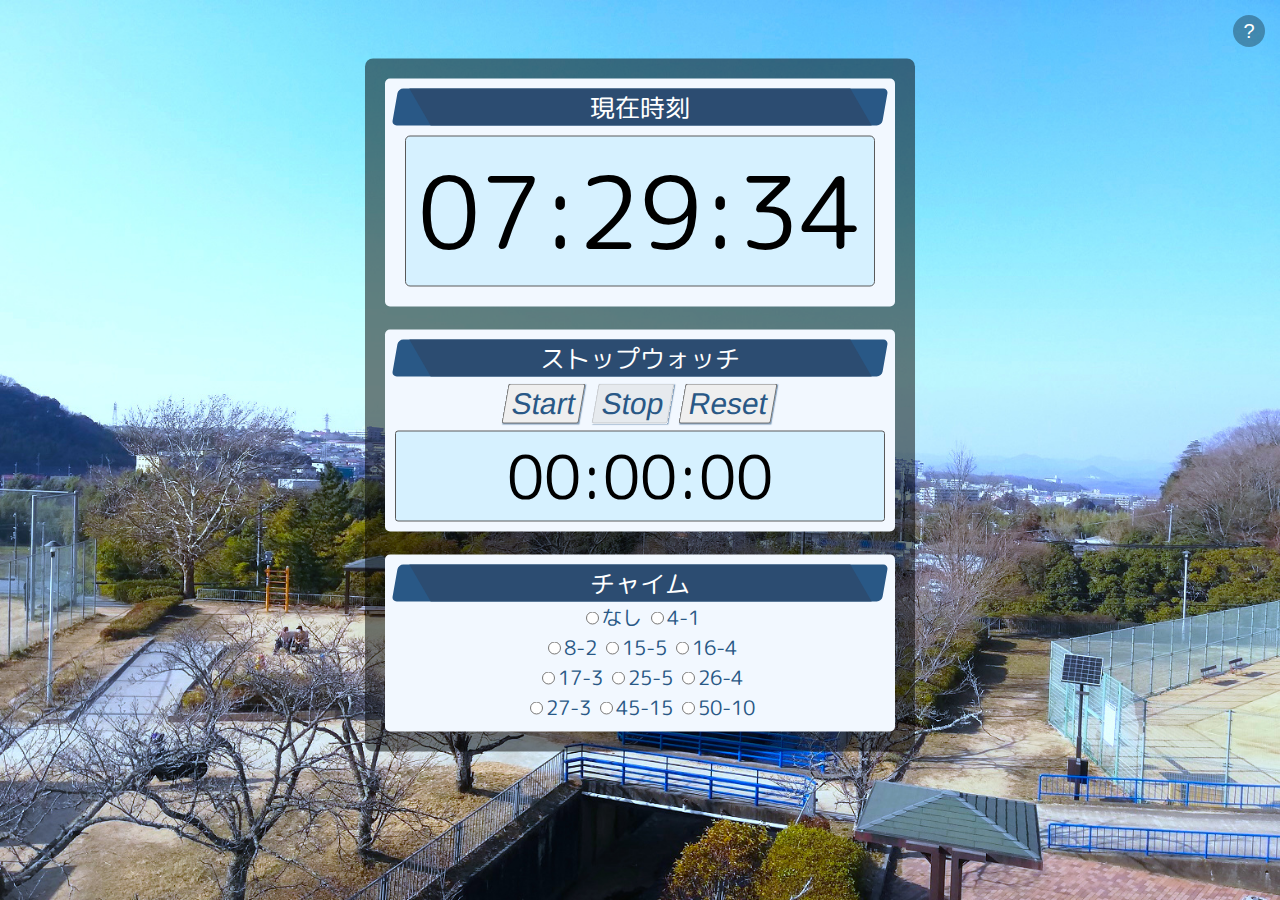
==== clock/index.html @ 8b0e7d1f "Add files via upload" ====
<!DOCTYPE html>
<html>
<head>
    <meta charset="utf-8" />
    <meta name="viewport" content="width=device-width, initial-scale=1, minimum-scale=1, maximum-scale=1, user-scalable=no">
    <link rel="stylesheet" href="style.css">
    <link href="https://fonts.googleapis.com/css?family=M+PLUS+Rounded+1c" rel="stylesheet">
    <title>勉強クロック</title>
</head>
<body>
    <input type="button" id="showAboutButton" class="showAboutButton" value="?">
    <div class="outerBox1">
        <div class="timeLabelBack">
            <div class="itemBox">現在時刻</div>
            <div id="timeLabel" class="timeLabel">00:00:00</div>
        </div>
        <br>
        <div class="timeLabelBack">
            <div class="itemBox">ストップウォッチ</div>
            <div style="display:inline-block" class="swButtonBox">
                <input type="button" id="swStartButton" class="swButtons" value="Start">
                <input type="button" id="swStopButton" class="swButtons" value="Stop">
                <input type="button" id="swResetButton" class="swButtons" value="Reset">
            </div>
            <div id="swLabel" class="swLabel">00:00:00</div>
        </div>
        <br>
        <div class="timeLabelBack">
            <div class="itemBox">チャイム</div>
            <div><input type="radio" name="chime" id="0" class="chime" value="0"><label for="0">なし</label>
            <input type="radio" name="chime" id="4" class="chime" value="4"><label for="4">4-1</label></div>
            <div><input type="radio" name="chime" id="8" class="chime" value="8"><label for="8">8-2</label>
            <input type="radio" name="chime" id="15" class="chime" value="15"><label for="15">15-5</label>
            <input type="radio" name="chime" id="16" class="chime" value="16"><label for="16">16-4</label></div>
            <div><input type="radio" name="chime" id="17" class="chime" value="17"><label for="17">17-3</label>
            <input type="radio" name="chime" id="25" class="chime" value="25"><label for="25">25-5</label>
            <input type="radio" name="chime" id="26" class="chime" value="26"><label for="26">26-4</label></div>
            <div><input type="radio" name="chime" id="27" class="chime" value="27"><label for="27">27-3</label>
            <input type="radio" name="chime" id="45" class="chime" value="45"><label for="45">45-15</label>
            <input type="radio" name="chime" id="50" class="chime" value="50"><label for="50">50-10</label></div>
        </div>
    </div>
    <div id="about" class="about">
        <p1>
            aaaa
            bbb
            bbbb
            bbbbbb
            dsfj
            sidap
            oiasd
            hasdi
            hpdas
            fdajp
            adfh
            afhd
            afhdp
            adfsp
            adfspafdhp
            adfsp
            dasp
            fghdps
            dsp
        </p1>
    </div>

    <script type="text/javascript" src="https://ajax.googleapis.com/ajax/libs/jquery/1.12.4/jquery.min.js"></script>
    <script type="text/javascript" src="system.js"></script>
</body>
</html>
---- clock/style.css ----
body{
    background-image: url("IMG_20220310_152843-edited30pSmh.jpg");
    background-attachment:fixed;
    background-size: cover;
}

.showAboutButton{
    position:absolute;
    right:15px;
    top:15px;
    width: 32px;
    height: 32px;
    background-color: #00000050;
    border-color:#5a5a5a;
    border-width: 0px;
    text-align: center;
    border-radius: 50%;
    cursor: pointer;
    color:#ffffff;
    text-align: center;
    font-size: 20px;
}

.outerBox1{
    position: absolute;
    top: 45%;
    left: 50%;
    transform: translateX(-50%) translateY(-50%);
    background-color: rgba(0, 0, 0, 0.50);
    text-align: center;
    box-sizing: border-box;
    border-radius: 8px;
    padding: 20px;
    font-family: "M PLUS Rounded 1c";
}

.itemBox{
    position: relative;
    z-index: 1;
    color:#ffffff;
    font-size:25px;
}
.itemBox::before{
    transform: skewX(30deg);
    content:"";
    position:absolute;
    top:0;
    bottom:0;
    left: 7%;
    right:0;
    width: 86%;
    background-color:#2c4c71;
    z-index: -1;
}
.itemBox::after{
    transform: skewX(-10deg);
    content:"";
    position:absolute;
    top:0;
    bottom:0;
    left:0;
    right:0;
    box-sizing: border-box;
    border-radius: 5px;
    background-color:#295886;
    z-index: -2;
}

.timeLabel{
    color:#000000;
    font-size:48px;
    padding-left:12px;
    padding-right: 12px;
    border-radius:5px;
    background-color: #d6f1ff;
    border:#5a5a5a;
    border-style: solid;
    border-width: 1px;
    margin:10px;
}

.timeLabelBack{
    background-color: #f2f8ff;
    border-radius: 5px;
    padding:10px;
}

.swButtonBox{
    top:10px;
    padding: 3px;
}

.swButtons{
    font-size: 20px;
    box-shadow: 1px 1px 1px 0px #29578691;
    color:#295886;
    transform:skewX(-10deg);
    padding-left: 5px;
    padding-right: 5px;
    margin: 4px;
    cursor:pointer;
}

.swLabel{
    color:#000000;
    font-size:40px;
    padding-left:10px;
    padding-right: 10px;
    border-radius:3px;
    background-color: #d6f1ff;
    border:#5a5a5a;
    border-style: solid;
    border-width: 1px;
    margin:0px;
}

.about{
    position:absolute;
    left:50%;
    right:50%;
    top: 720px;
    color: #ffffff;
}

label{
    font-size: 20px;
    transform:rotateZ(0.03deg);  
    color:#295886;    
    font-family: "M PLUS Rounded 1c";
}

@media screen and (min-width:580px) {       /*PCのみ*/
    body{
        background-image: url("IMG_20220310_152843-edited35p.jpg");    
    }

    .showAbout{
        position:relative;
        top:5px;
    }

    .timeLabel{
        font-size: 100px;
    }

    .swLabel{
        font-size:60px;
    }

    .swButtons{
        font-size:30px;
    }

    .itemBox::before{
        left:5%;
        width: 90%;
    }
}
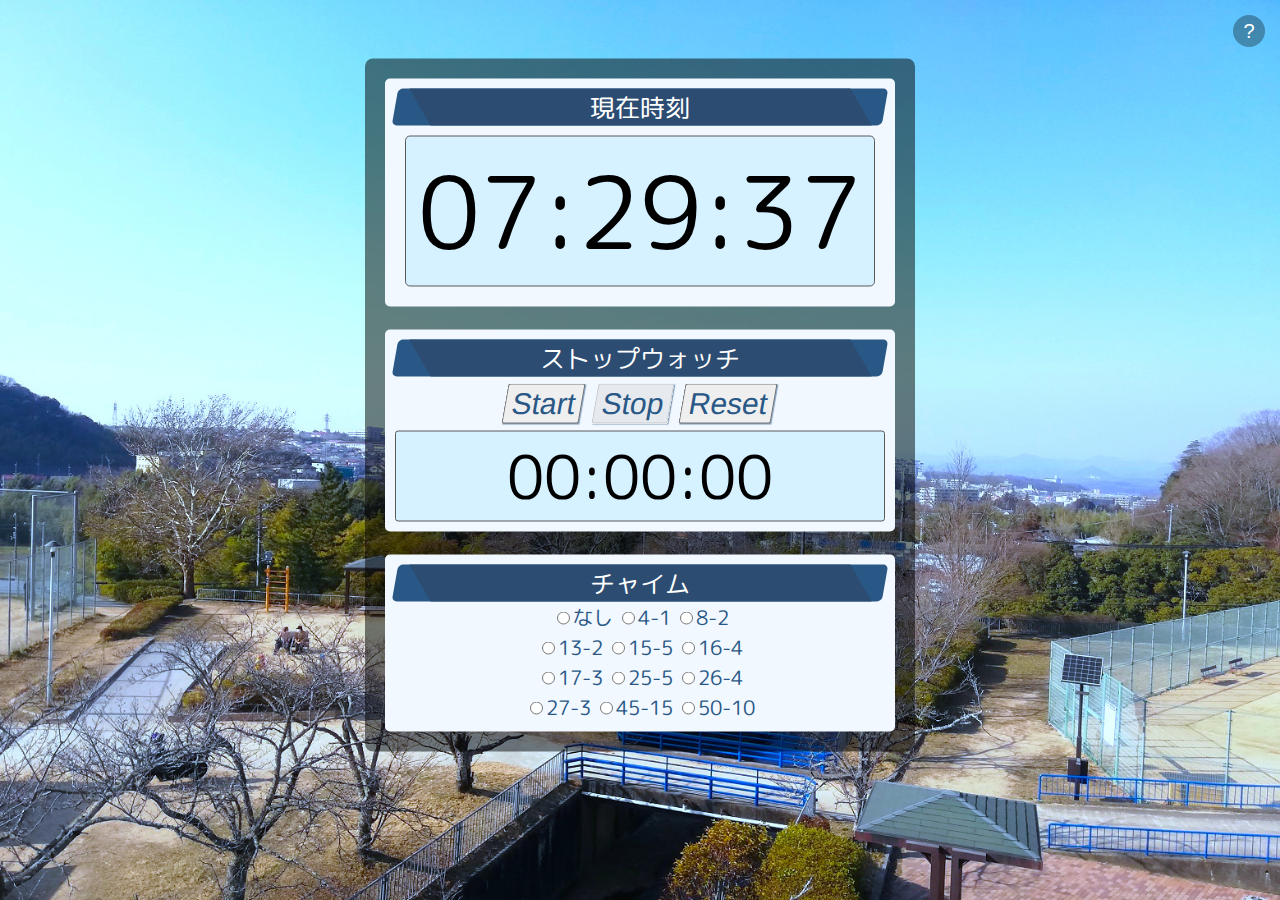
==== commit fef3c2fd: "Update index.html" ====
--- a/clock/index.html
+++ b/clock/index.html
@@ -28,8 +28,9 @@
         <div class="timeLabelBack">
             <div class="itemBox">チャイム</div>
             <div><input type="radio" name="chime" id="0" class="chime" value="0"><label for="0">なし</label>
-            <input type="radio" name="chime" id="4" class="chime" value="4"><label for="4">4-1</label></div>
-            <div><input type="radio" name="chime" id="8" class="chime" value="8"><label for="8">8-2</label>
+            <input type="radio" name="chime" id="4" class="chime" value="4"><label for="4">4-1</label>
+            <input type="radio" name="chime" id="8" class="chime" value="8"><label for="8">8-2</label></div>
+            <div><input type="radio" name="chime" id="13" class="chime" value="13"><label for="13">13-2</label>
             <input type="radio" name="chime" id="15" class="chime" value="15"><label for="15">15-5</label>
             <input type="radio" name="chime" id="16" class="chime" value="16"><label for="16">16-4</label></div>
             <div><input type="radio" name="chime" id="17" class="chime" value="17"><label for="17">17-3</label>
@@ -67,4 +68,4 @@
     <script type="text/javascript" src="https://ajax.googleapis.com/ajax/libs/jquery/1.12.4/jquery.min.js"></script>
     <script type="text/javascript" src="system.js"></script>
 </body>
-</html>+</html>
